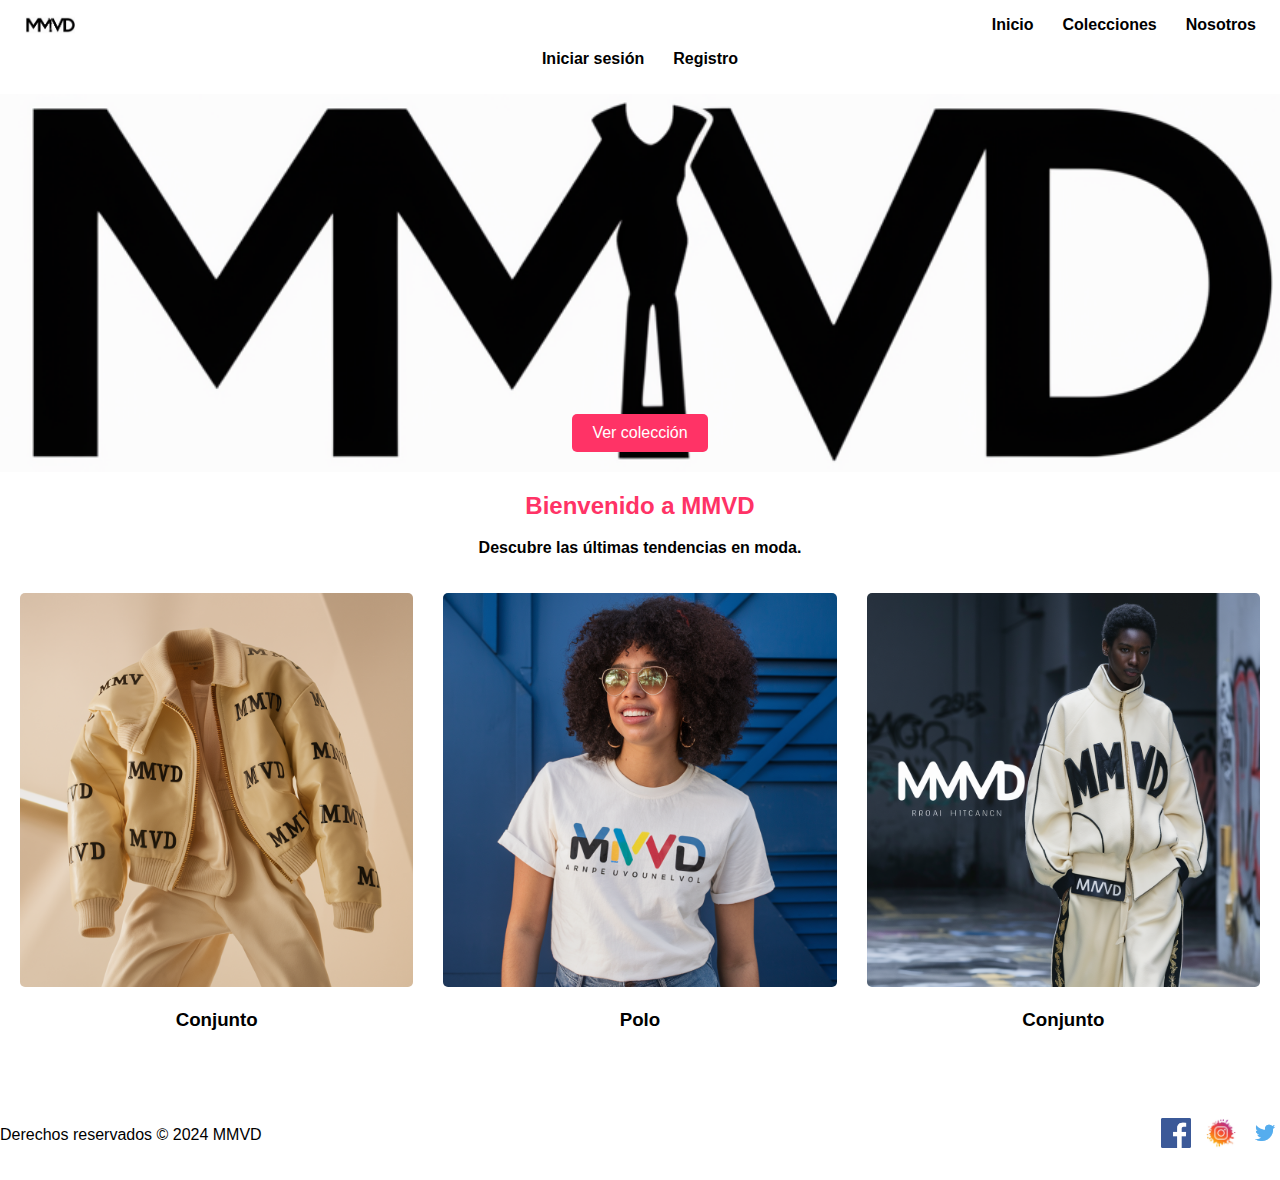
==== index.html @ 4b944470 "MMVD" ====
<!DOCTYPE html>
<html lang="en">

<head>
    <meta charset="UTF-8">
    <meta name="viewport" content="width=device-width, initial-scale=1.0">
    <title>MMVD</title>
    <link rel="stylesheet" href="./css/index.css">

</head>

<body>
    <header>
        <nav class="navegator">
            <div class="logo">
                <a href="#">
                    <svg aria-hidden="true" focusable="false" height="100%" viewBox="0 0 62 62" width="100%"
                        xmlns="http://www.w3.org/2000/svg" class="img img--logo">
                        <circle cx="31" cy="31" fill="#ffffff" r="30.002"></circle>
                        <image href="./img/MMVD3.png" height="100%" width="100%" />

                    </svg>
                </a>

            </div>
            <ul class="navlink gap-5xs">
                <li><a href="#" class="link">Inicio</a></li>
                <li><a href="#" class="link">Colecciones</a>
                    <ul class="gap-5xs">
                        <li><a href="#" class="link">Ella</a></li>
                        <li><a href="#" class="link">El</a></li>
                        <li><a href="#" class="link">Niños</a></li>
                    </ul>
                </li>
                <li><a href="#" class="link">Nosotros</a>
                    <ul class="gap-5xs">
                        <li><a href="#" class="link">Historia</a></li>
                        <li><a href="#" class="link">Locales</a></li>
                        <li><a href="#" class="link">Contacto</a></li>
                        <li><a href="#" class="link">Acerca de</a></li>
                    </ul>
                </li>
             </ul>
             
        </nav>
        
    </header>

    <main>
        <nav>
            <ul class="inicio-sesion gap-5xs">
                <li><a href="#" class="link">Iniciar sesión</a></li>
                <li><a href="#" class="link">Registro</a></li>
             </ul>
             
            </nav>
        <section class="banner">
            <a href="#" class="btn">Ver colección</a>
        </section>
        
        <section class="textos">
            <h2>Bienvenido a MMVD</h2>
            <p>Descubre las últimas tendencias en moda.</p>
            
        </section>

        <section class="productos">

            <div class="producto">
                <img src="./img/Ropa/CONJUNTO.png" alt="Producto 1">
                <h3>Conjunto</h3>
                
            </div>
            <div class="producto">
                <img src="./img/Ropa/POLO.png" alt="Producto 1">
                <h3>Polo</h3>
                
            </div>
            <div class="producto">
                <img src="./img/Ropa/OTROCONJUNTO.png" alt="Producto 2">
                <h3>Conjunto</h3>
                
            </div>

        </section>
    </main>

    <footer>
        <div class="footer-content">
            <p>Derechos reservados © 2024 MMVD</p>
            <div class="social-links">
                <a href="#"><img src="./img/Logos/LogoFacebook.png" alt="Facebook"></a>
                <a href="https://www.instagram.com/mamavadi_/"><img src="./img/Logos/LogoInstagram.jpg" alt="Instagram"></a>
                <a href="#"><img src="./img/Logos/Logotwitter.png" alt="Twitter"></a>
            </div>
        </div>
    </footer>
</body>

</html>
---- css/index.css ----
body {
    font-family: Arial, sans-serif;
    margin: 0;
    padding: 0;
}

.header {
    position: fixed;
    z-index: 1;
    top: 0;
    width: 100%;
    background-color: white;
    box-shadow: 0 0 4px 0 rgba(0, 0, 0, 0.5);
    
}

.gap-5xs {
    gap: 1px;
}
.inicio-sesion{
    list-style: none;
    display: flex;
    background-color: white;
    background-position: center;
    text-align: center;
    background-size: cover;
    font-weight: 700;
    justify-content: center;
    margin: 0;
    padding: 0;
}


.navegator {
    display: flex;
    justify-content: space-between;
    align-items: center;
    padding: 0 10px;
    list-style: none;
}

.img {
    display: block;
}

.img--logo {
    width: 80px;
    height: 50px;
}

.link {
    padding: 4px 14px;
    color: black;
    font-size: 14 px;
    font-weight: 700;
    text-decoration: none;
    border-radius: 16px;
    transition: background-color 0.25s, color 0.25s;
}

.link:hover,
.link--active {
    background-color: #d62852;
    color: white;
}

.navlink {
    list-style: none;
    padding: 0;
    display: flex;
    align-items: center;
}

.navlink > li {
    display: inline-block;
    position: relative;
}

.navlink > li > ul {
    display: none;
    list-style: none;
    position: absolute;
    min-width: 140px;
    top: 100%;
    left: 0;
    z-index: 1;
}

.navlink > li:hover > ul {
    display: block;
}

.navlink li ul li {
    margin-top: 4px;
}
main section h2 {
    color: #ff3366;
    
}
.textos {
    background-color: white;
    background-position: center;
    text-align: center;
    background-size: cover;
    font-weight: 700;
}

.banner {
    margin-top: 2%;
    z-index: 0;
    background-image: url('../img/MMVD3.png');
    width: auto;
    height: auto;
    background-size: cover;
    background-position: center;
    text-align: center;
    color: #fff;
    padding: 300px 0 20px 0;
}

.banner .btn {
    display: inline-block;
    margin-top: 20px;
    padding: 10px 20px;
    background-color: #ff3366;
    color: #fff;
    text-decoration: none;
    border-radius: 5px;
    text-align: center;
    transition: background-color 0.3s ease;
}

.banner .btn:hover {
    background-color: #d62852;
}

.productos {
    padding: 20px;
    display: flex;
    justify-content: space-between;
    flex-wrap: wrap;
}

.producto {
    flex: 0 0 calc(33.333% - 20px);
    margin-bottom: 20px;
    text-align: center;
}

.producto img {
    max-width: 100%;
    border-radius: 5px;
}

footer {
    background-color: white;
    padding: 20px 0;
    bottom: 100%;
}

.footer-content {
    display: flex;
    justify-content: space-between;
    align-items: center;
}

.social-links a {
    margin-left: 10px;
}

.social-links img {
    width: 30px;
    height: 30px;
}

/* para telefono */
@media (max-width: 768px) {
    .navlink {
        justify-content: center;
    }

    .navegator {
        padding: 0 0px;
    }

    .header {
        position: fixed;
    }

    .banner {
        width: 100%;
        height: auto;
        padding: 50px 0 20px 0;
    }
    .inicio-sesion{
        list-style: none;
        display: flex;
        background-color: white;
        background-position: center;
        text-align: center;
        background-size: cover;
        font-weight: 700;
        justify-content: center;
        margin: 0;
        padding: 0;
    }
    .producto {
        flex: 0 0 calc(50% - 20px);
    }
    .gap-5xs {
        gap: 0;
    }
}
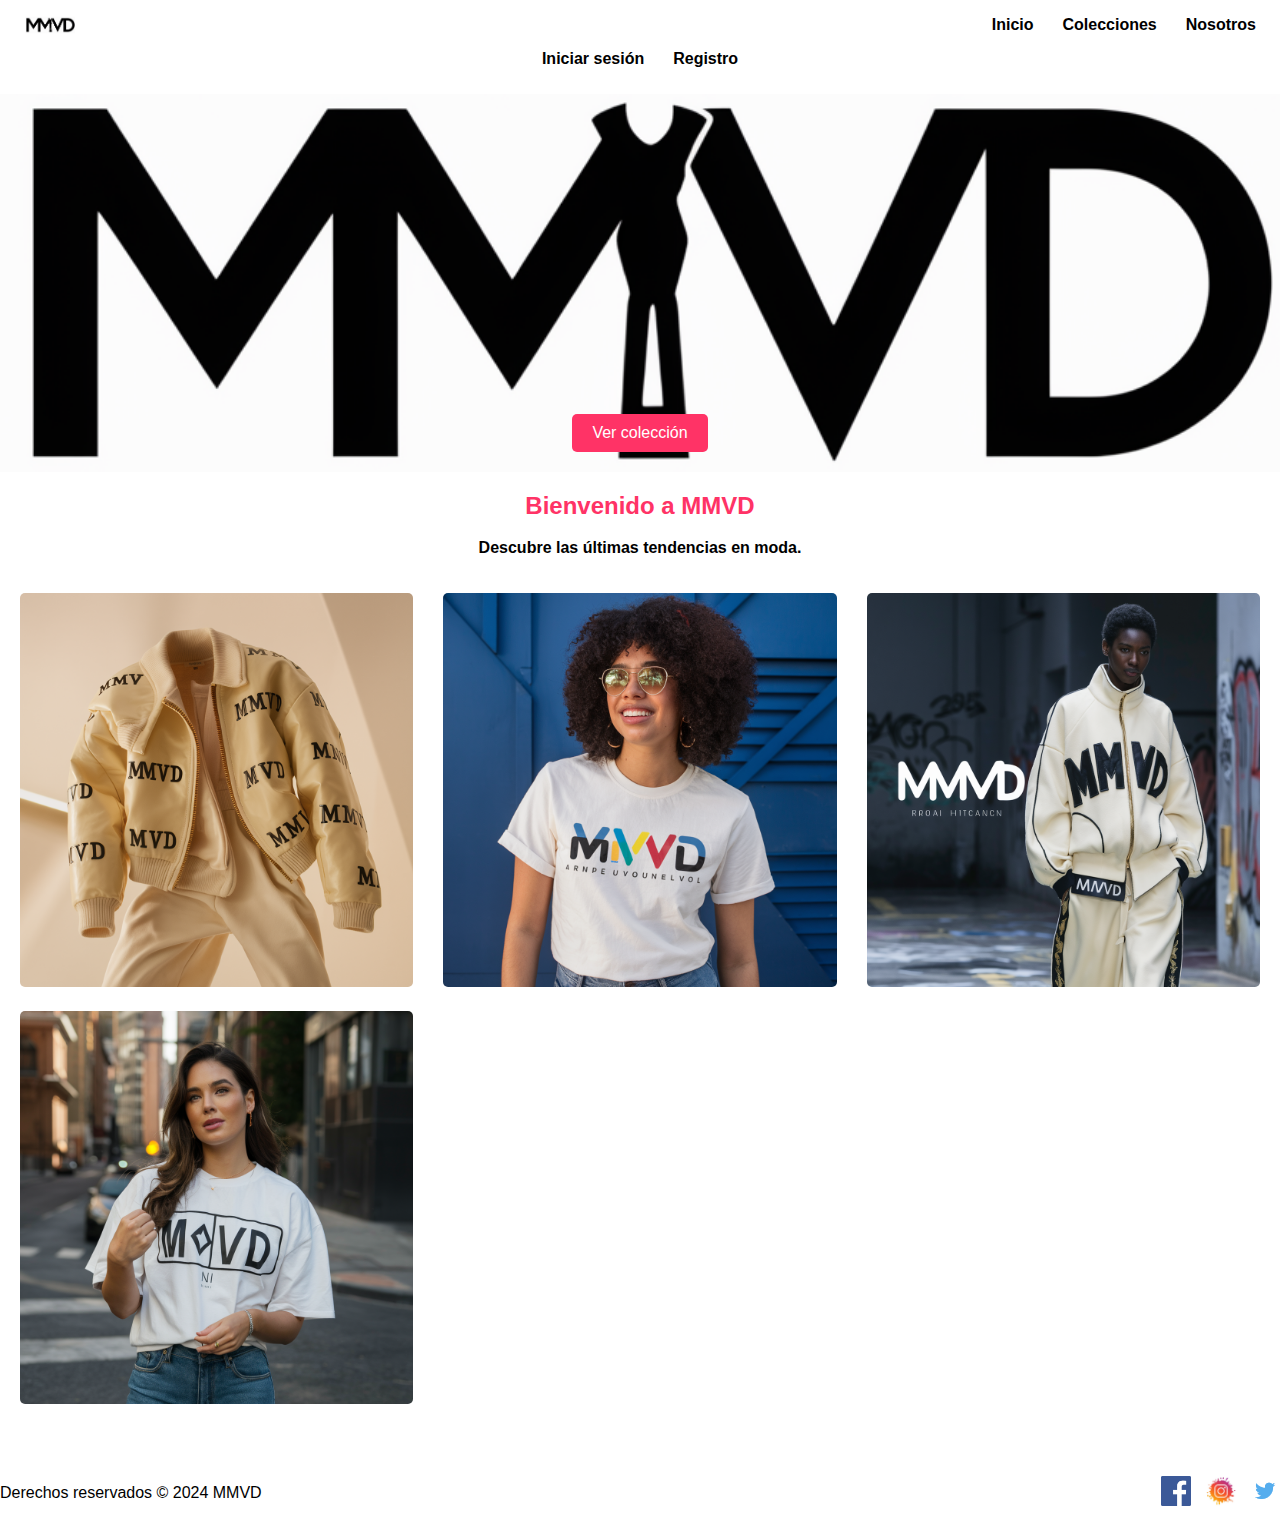
==== commit 4d825a1a: "MMVD" ====
--- a/index.html
+++ b/index.html
@@ -68,17 +68,22 @@
 
             <div class="producto">
                 <img src="./img/Ropa/CONJUNTO.png" alt="Producto 1">
-                <h3>Conjunto</h3>
+                
                 
             </div>
             <div class="producto">
                 <img src="./img/Ropa/POLO.png" alt="Producto 1">
-                <h3>Polo</h3>
+                
                 
             </div>
             <div class="producto">
                 <img src="./img/Ropa/OTROCONJUNTO.png" alt="Producto 2">
-                <h3>Conjunto</h3>
+                
+                
+            </div>
+            <div class="producto">
+                <img src="./img/Ropa/OTROPOLO.png" alt="Producto 2">
+                
                 
             </div>
 
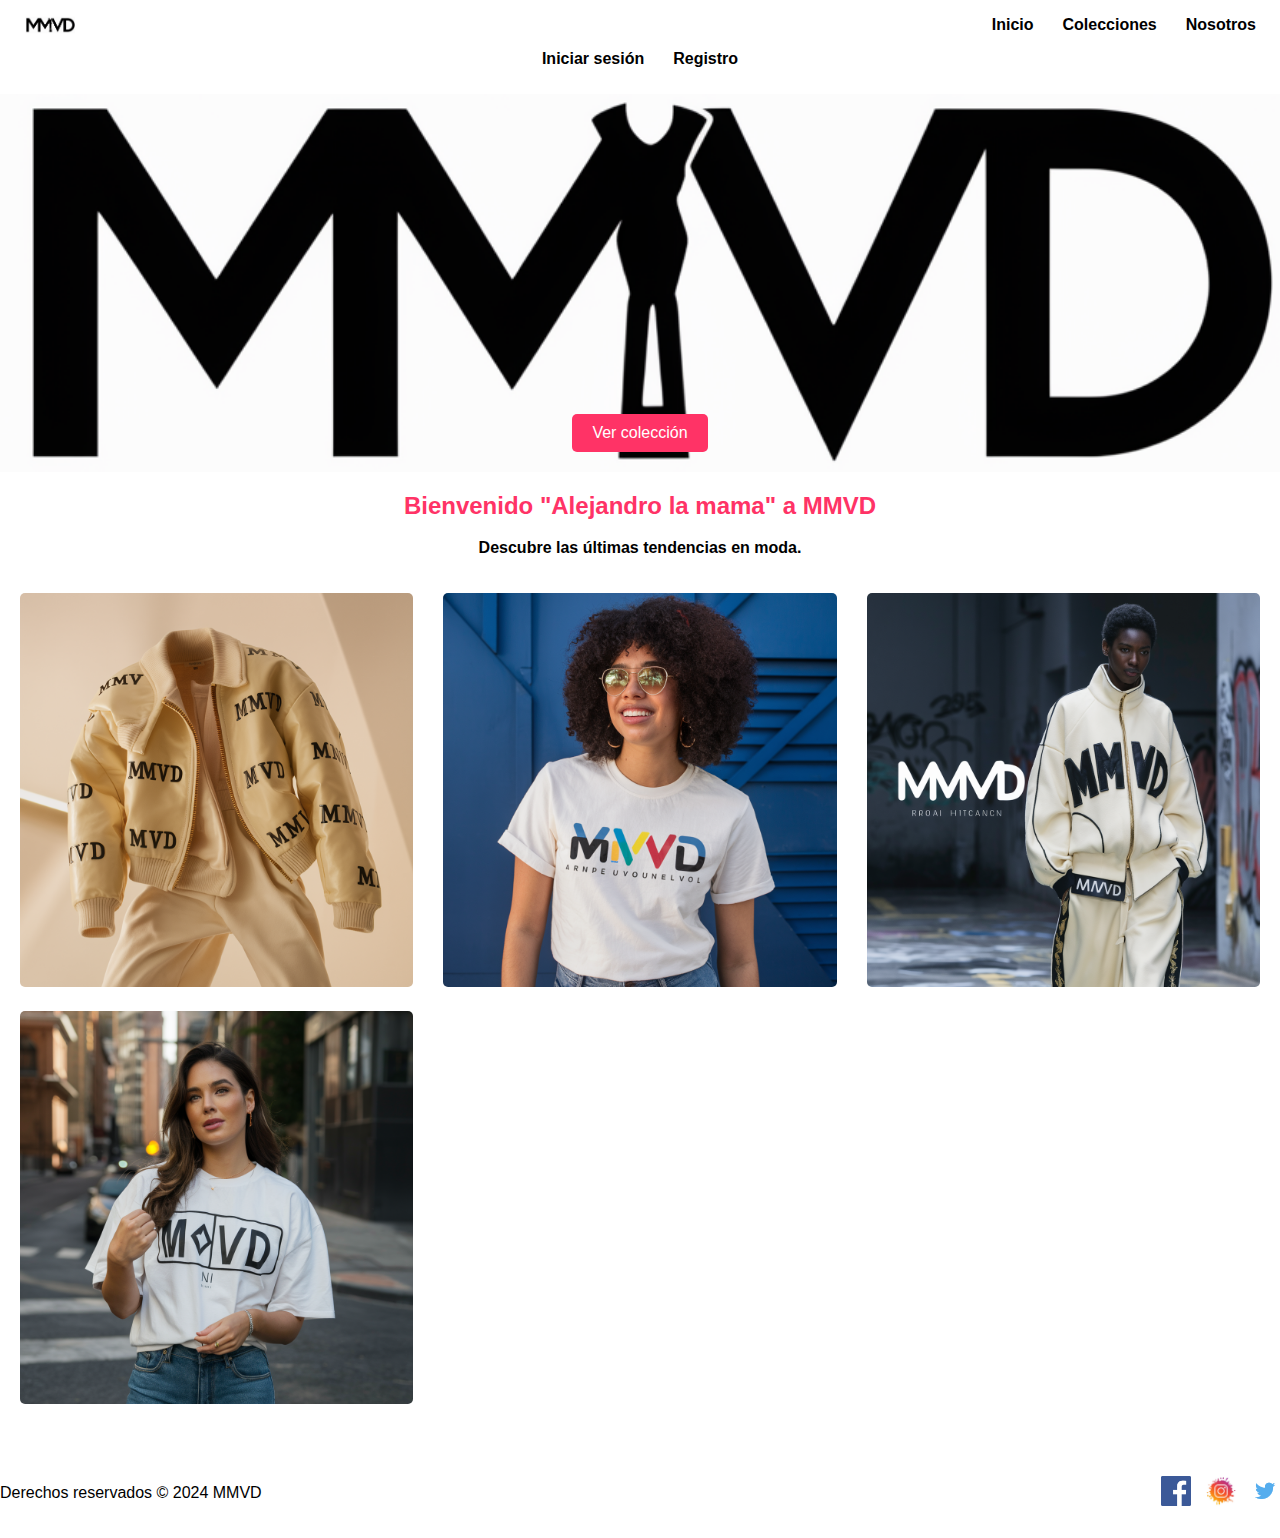
==== commit d385d1de: "Update index.html" ====
--- a/index.html
+++ b/index.html
@@ -59,7 +59,7 @@
         </section>
         
         <section class="textos">
-            <h2>Bienvenido a MMVD</h2>
+            <h2>Bienvenido "Alejandro la mama" a MMVD</h2>
             <p>Descubre las últimas tendencias en moda.</p>
             
         </section>
@@ -102,4 +102,4 @@
     </footer>
 </body>
 
-</html>+</html>
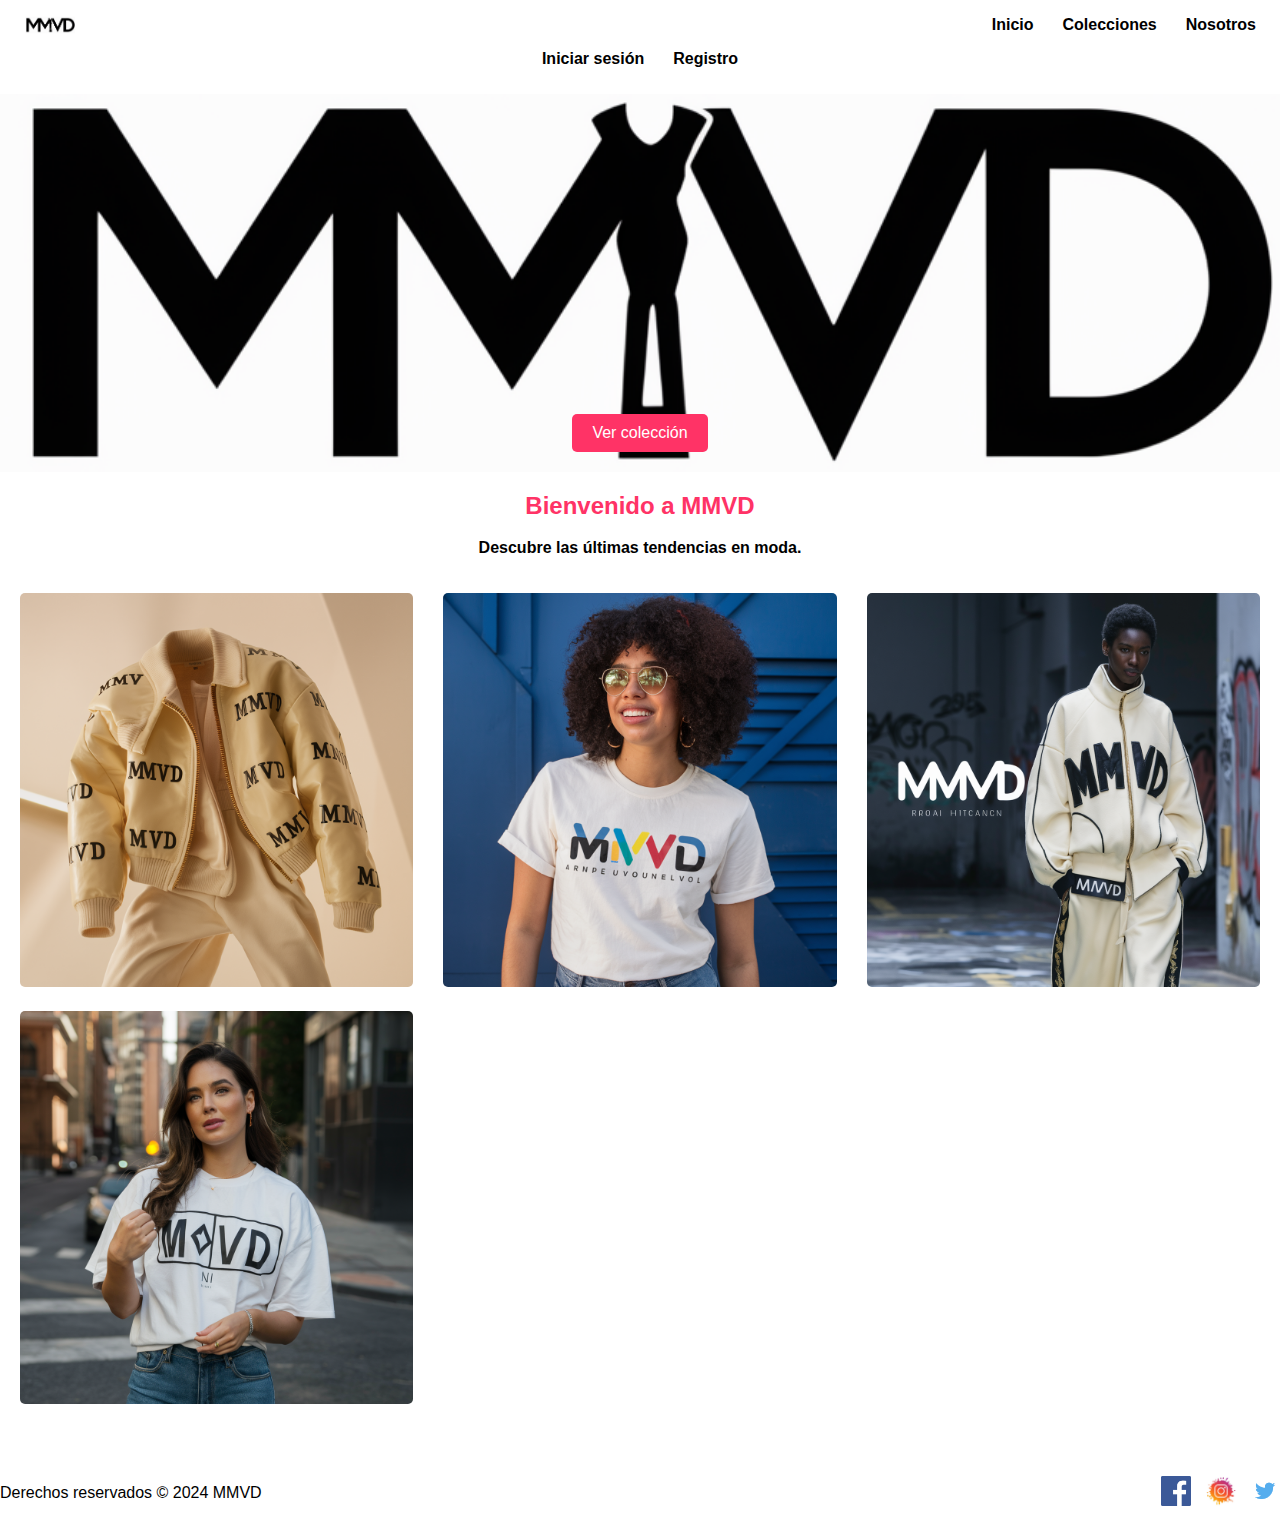
==== commit 7aee63a2: "Update index.html" ====
--- a/index.html
+++ b/index.html
@@ -59,7 +59,7 @@
         </section>
         
         <section class="textos">
-            <h2>Bienvenido "Alejandro la mama" a MMVD</h2>
+            <h2>Bienvenido a MMVD</h2>
             <p>Descubre las últimas tendencias en moda.</p>
             
         </section>
@@ -94,7 +94,7 @@
         <div class="footer-content">
             <p>Derechos reservados © 2024 MMVD</p>
             <div class="social-links">
-                <a href="#"><img src="./img/Logos/LogoFacebook.png" alt="Facebook"></a>
+                <a href="https://www.facebook.com/profile.php?id=1824016555&name=xhp_nt__fb__action__open_user"><img src="./img/Logos/LogoFacebook.png" alt="Facebook"></a>
                 <a href="https://www.instagram.com/mamavadi_/"><img src="./img/Logos/LogoInstagram.jpg" alt="Instagram"></a>
                 <a href="#"><img src="./img/Logos/Logotwitter.png" alt="Twitter"></a>
             </div>
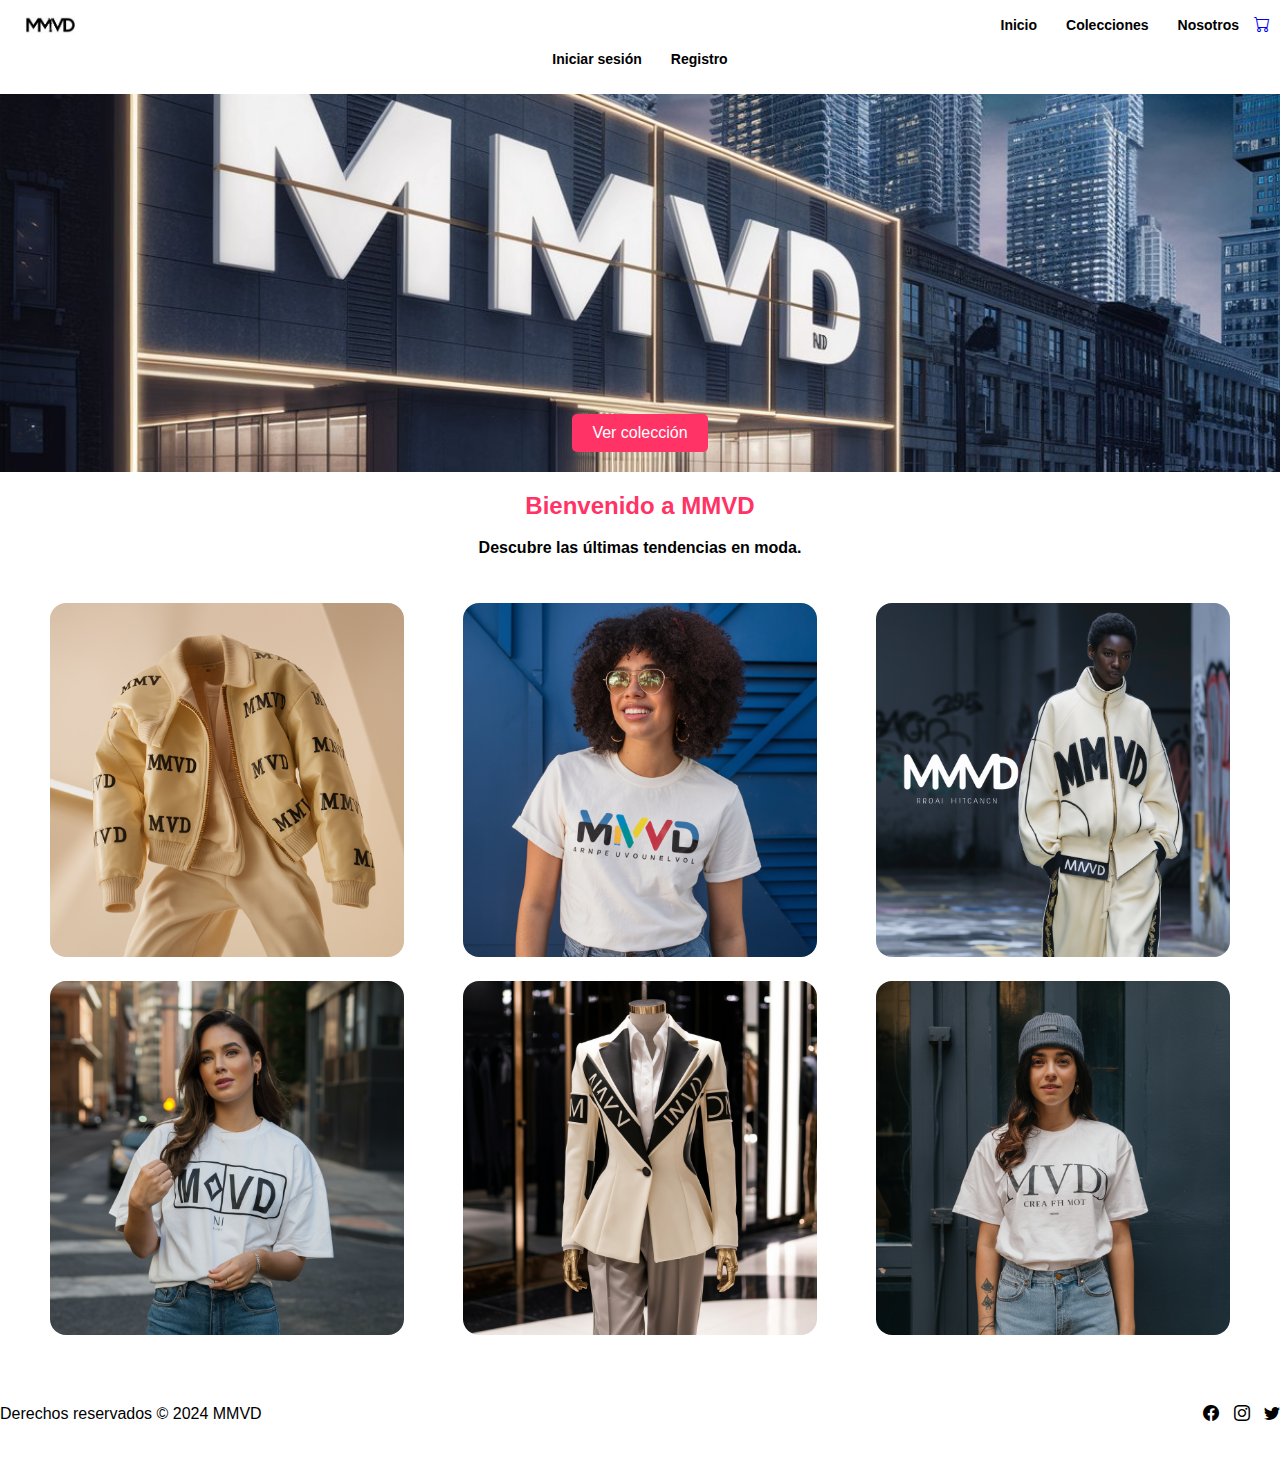
==== commit 47cef9a9: "avanze" ====
--- a/index.html
+++ b/index.html
@@ -6,6 +6,7 @@
     <meta name="viewport" content="width=device-width, initial-scale=1.0">
     <title>MMVD</title>
     <link rel="stylesheet" href="./css/index.css">
+    <link rel="stylesheet" href="https://cdn.jsdelivr.net/npm/bootstrap-icons@1.11.3/font/bootstrap-icons.min.css">
 
 </head>
 
@@ -13,7 +14,7 @@
     <header>
         <nav class="navegator">
             <div class="logo">
-                <a href="#">
+                <a href="./index.html">
                     <svg aria-hidden="true" focusable="false" height="100%" viewBox="0 0 62 62" width="100%"
                         xmlns="http://www.w3.org/2000/svg" class="img img--logo">
                         <circle cx="31" cy="31" fill="#ffffff" r="30.002"></circle>
@@ -25,7 +26,7 @@
             </div>
             <ul class="navlink gap-5xs">
                 <li><a href="#" class="link">Inicio</a></li>
-                <li><a href="#" class="link">Colecciones</a>
+                <li><a href="./Coleccion.html" class="link">Colecciones</a>
                     <ul class="gap-5xs">
                         <li><a href="#" class="link">Ella</a></li>
                         <li><a href="#" class="link">El</a></li>
@@ -40,6 +41,9 @@
                         <li><a href="#" class="link">Acerca de</a></li>
                     </ul>
                 </li>
+                <li>
+                    <a href="./carrito.html"><i class="bi bi-cart"></i></a>
+                </li>
              </ul>
              
         </nav>
@@ -49,13 +53,14 @@
     <main>
         <nav>
             <ul class="inicio-sesion gap-5xs">
+                
                 <li><a href="#" class="link">Iniciar sesión</a></li>
                 <li><a href="#" class="link">Registro</a></li>
              </ul>
              
             </nav>
         <section class="banner">
-            <a href="#" class="btn">Ver colección</a>
+            <a href="./Coleccion.html" class="btn">Ver colección</a>
         </section>
         
         <section class="textos">
@@ -67,25 +72,36 @@
         <section class="productos">
 
             <div class="producto">
-                <img src="./img/Ropa/CONJUNTO.png" alt="Producto 1">
+                <img src="./img/Ropa/CONJUNTO.png">
                 
                 
             </div>
             <div class="producto">
-                <img src="./img/Ropa/POLO.png" alt="Producto 1">
+                <img src="./img/Ropa/POLO.png" alt="">
                 
                 
             </div>
             <div class="producto">
-                <img src="./img/Ropa/OTROCONJUNTO.png" alt="Producto 2">
+                <img src="./img/Ropa/OTROCONJUNTO.png" alt="">
                 
                 
             </div>
             <div class="producto">
-                <img src="./img/Ropa/OTROPOLO.png" alt="Producto 2">
+                <img src="./img/Ropa/OTROPOLO.png" alt="">
                 
                 
             </div>
+        </div>
+        <div class="producto">
+            <img src="./img/Ropa/jacket.png" alt="">
+            
+            
+        </div>
+        <div class="producto">
+            <img src="./img/Ropa/POLOo.png" alt="">
+            
+            
+        </div>
 
         </section>
     </main>
@@ -94,12 +110,13 @@
         <div class="footer-content">
             <p>Derechos reservados © 2024 MMVD</p>
             <div class="social-links">
-                <a href="https://www.facebook.com/profile.php?id=1824016555&name=xhp_nt__fb__action__open_user"><img src="./img/Logos/LogoFacebook.png" alt="Facebook"></a>
-                <a href="https://www.instagram.com/mamavadi_/"><img src="./img/Logos/LogoInstagram.jpg" alt="Instagram"></a>
-                <a href="#"><img src="./img/Logos/Logotwitter.png" alt="Twitter"></a>
+                <a href="#"><i class="bi bi-facebook"></i></a>
+                <a href="https://www.instagram.com/mamavadi_/"><i class="bi bi-instagram"></i></a>
+                <a href="#"><i class="bi bi-twitter"></i></a>
             </div>
         </div>
     </footer>
+    
 </body>
 
 </html>
--- a/css/index.css
+++ b/css/index.css
@@ -5,19 +5,21 @@
 }
 
 .header {
+
     position: fixed;
     z-index: 1;
     top: 0;
     width: 100%;
     background-color: white;
     box-shadow: 0 0 4px 0 rgba(0, 0, 0, 0.5);
-    
+
 }
 
 .gap-5xs {
     gap: 1px;
 }
-.inicio-sesion{
+
+.inicio-sesion {
     list-style: none;
     display: flex;
     background-color: white;
@@ -51,11 +53,10 @@
 .link {
     padding: 4px 14px;
     color: black;
-    font-size: 14 px;
+    font-size: 14px;
     font-weight: 700;
     text-decoration: none;
     border-radius: 16px;
-    transition: background-color 0.25s, color 0.25s;
 }
 
 .link:hover,
@@ -71,12 +72,12 @@
     align-items: center;
 }
 
-.navlink > li {
+.navlink>li {
     display: inline-block;
     position: relative;
 }
 
-.navlink > li > ul {
+.navlink>li>ul {
     display: none;
     list-style: none;
     position: absolute;
@@ -84,19 +85,27 @@
     top: 100%;
     left: 0;
     z-index: 1;
-}
-
-.navlink > li:hover > ul {
+    margin: 0;
+    padding: 0;
+    background-color: white;
+    border: solid;
+    border-radius: 8px;
+    padding-block: 4px;
+}
+
+.navlink>li:hover>ul {
     display: block;
 }
 
 .navlink li ul li {
     margin-top: 4px;
 }
+
 main section h2 {
     color: #ff3366;
-    
-}
+
+}
+
 .textos {
     background-color: white;
     background-position: center;
@@ -108,9 +117,9 @@
 .banner {
     margin-top: 2%;
     z-index: 0;
-    background-image: url('../img/MMVD3.png');
-    width: auto;
-    height: auto;
+    background-image: url('../img/background3.jpg');
+    width: 1232;
+    height: 768;
     background-size: cover;
     background-position: center;
     text-align: center;
@@ -137,19 +146,20 @@
 .productos {
     padding: 20px;
     display: flex;
-    justify-content: space-between;
+    justify-content: center;
     flex-wrap: wrap;
 }
 
 .producto {
+    margin: 10px;
     flex: 0 0 calc(33.333% - 20px);
-    margin-bottom: 20px;
+    justify-content: center;
     text-align: center;
 }
 
 .producto img {
-    max-width: 100%;
-    border-radius: 5px;
+    max-width: 90%;
+    border-radius: 16px;
 }
 
 footer {
@@ -165,12 +175,111 @@
 }
 
 .social-links a {
+    color: inherit;
     margin-left: 10px;
 }
 
-.social-links img {
-    width: 30px;
-    height: 30px;
+.modal {
+    position: fixed;
+    top: 50%;
+    left: 50%;
+    transform: translate(-50%, -50%);
+    max-width: 300px;
+    margin-inline: auto;
+    border-radius: 16px;
+    box-shadow: 0 0 4px 0 black;
+    background-color: white;
+    overflow: hidden;
+
+    & img {
+        width: 100%;
+    }
+
+    & h3 {
+        font-size: 24px;
+    }
+
+    & h4 {
+        font-size: 18px;
+    }
+
+}
+
+.modal_text {
+    align-items: center;
+    justify-content: center;
+    text-align: center;
+}
+
+.agregar-carrito {
+    margin: 5px;
+    text-decoration: none;
+    display: flex;
+    justify-content: center;
+    align-items: center
+}
+
+.button_style {
+    background-color: #ff3366;
+    color: white;
+    border-radius: 16px;
+    width: 70%;
+}
+
+
+.submenu {
+
+    position: relative;
+}
+
+.submenu #carrito {
+    display: none;
+}
+
+.submenu:hover #carrito {
+    display: block;
+    position: absolute;
+    right: 0;
+    backdrop-filter: blur(100px);
+    top: 100%;
+    z-index: 1;
+    background-color: #f3c0ba76;
+    padding: 20px;
+    min-width: 400px;
+}
+
+table {
+    width: 100%;
+}
+
+th,
+td {
+    color: #ffffff;
+}
+
+.borrar {
+    background-color:  #ff3366;
+    border-radius: 50%;
+    padding: 5px 10px;
+    text-decoration: none;
+    color: #ffffff;
+    font-weight: 800;
+    cursor: pointer;
+}
+
+.btn-2 {
+    display: inline-block;
+    padding-left: 7px 10px;
+    background-color:  #ff3366;
+    color: #ffffff;
+    border-radius: 15px;
+    font-size: 15px;
+    text-decoration: none;
+    width: 50%;
+    text-align: center;
+    &:hover{
+        background-color: #d62852;
+    }
 }
 
 /* para telefono */
@@ -192,7 +301,8 @@
         height: auto;
         padding: 50px 0 20px 0;
     }
-    .inicio-sesion{
+
+    .inicio-sesion {
         list-style: none;
         display: flex;
         background-color: white;
@@ -204,10 +314,12 @@
         margin: 0;
         padding: 0;
     }
+
     .producto {
         flex: 0 0 calc(50% - 20px);
     }
+
     .gap-5xs {
         gap: 0;
     }
-}
+}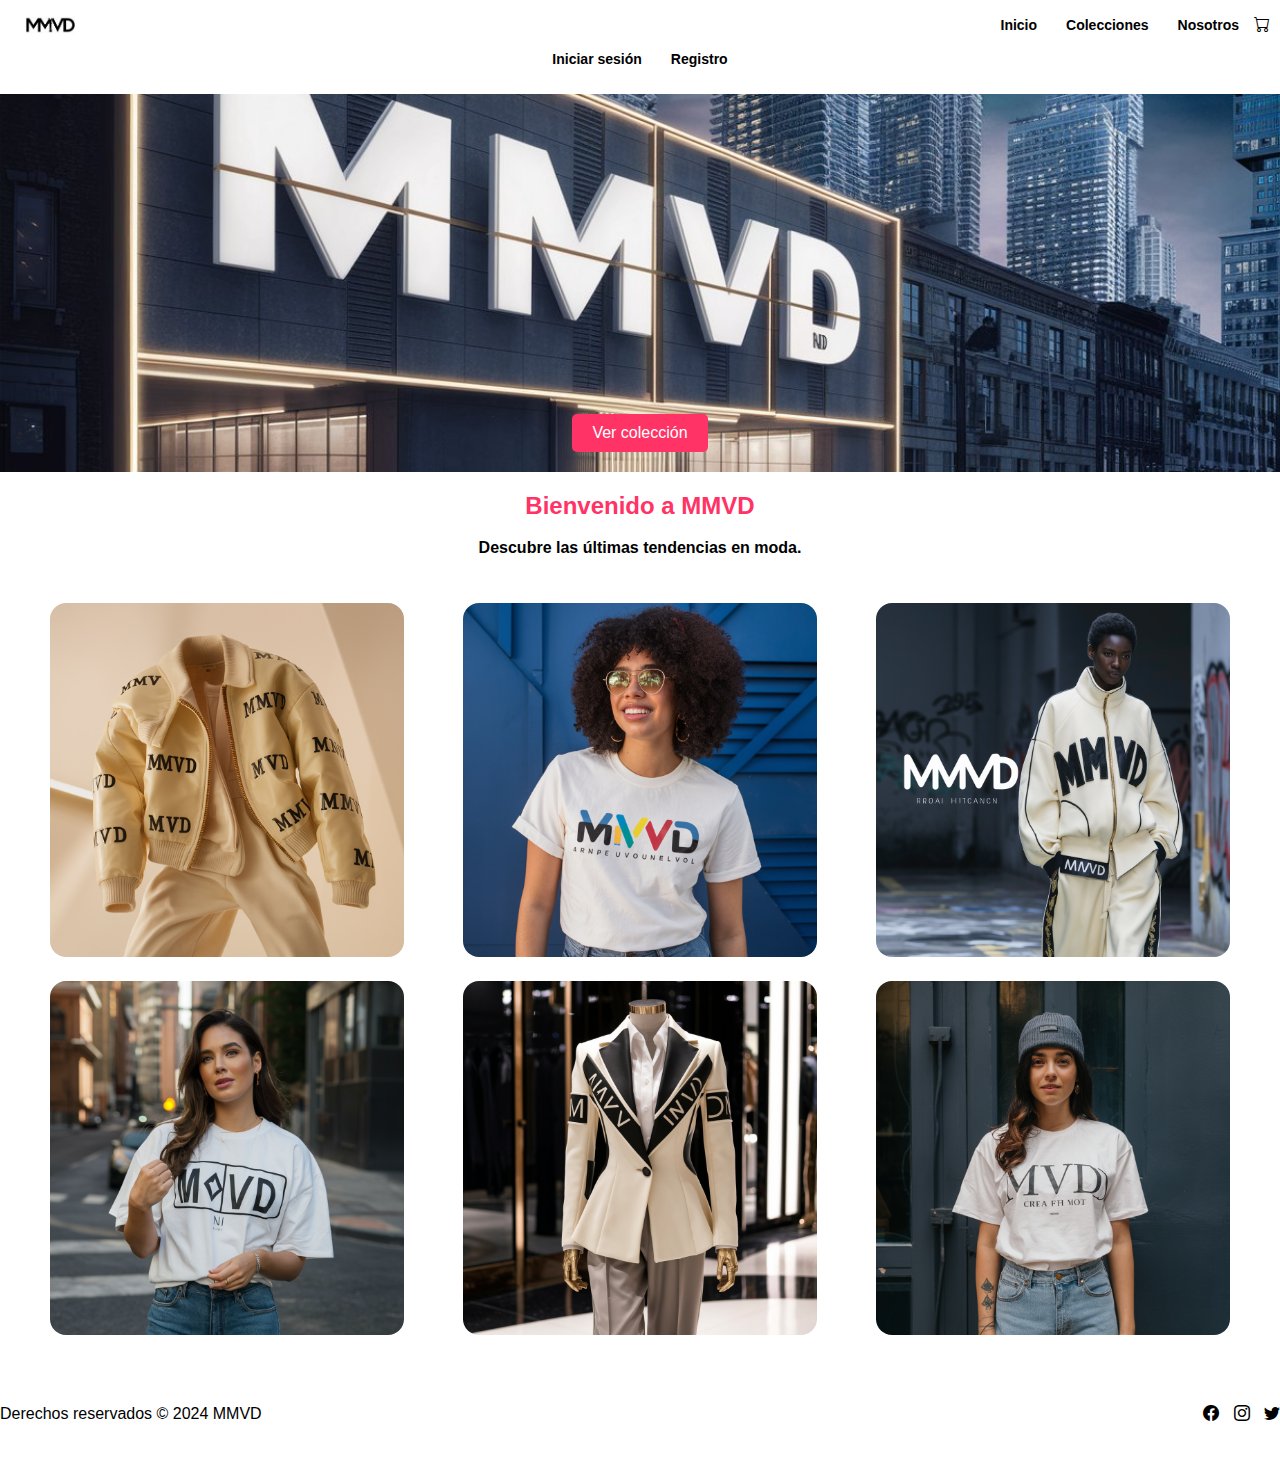
==== commit 9ef614cd: "a" ====
--- a/index.html
+++ b/index.html
@@ -42,7 +42,7 @@
                     </ul>
                 </li>
                 <li>
-                    <a href="./carrito.html"><i class="bi bi-cart"></i></a>
+                    <a href="#" class="carrito"><i class="bi bi-cart"></i></a>
                 </li>
              </ul>
              
--- a/css/index.css
+++ b/css/index.css
@@ -280,6 +280,9 @@
     &:hover{
         background-color: #d62852;
     }
+}
+.carrito{
+    color: inherit;
 }
 
 /* para telefono */
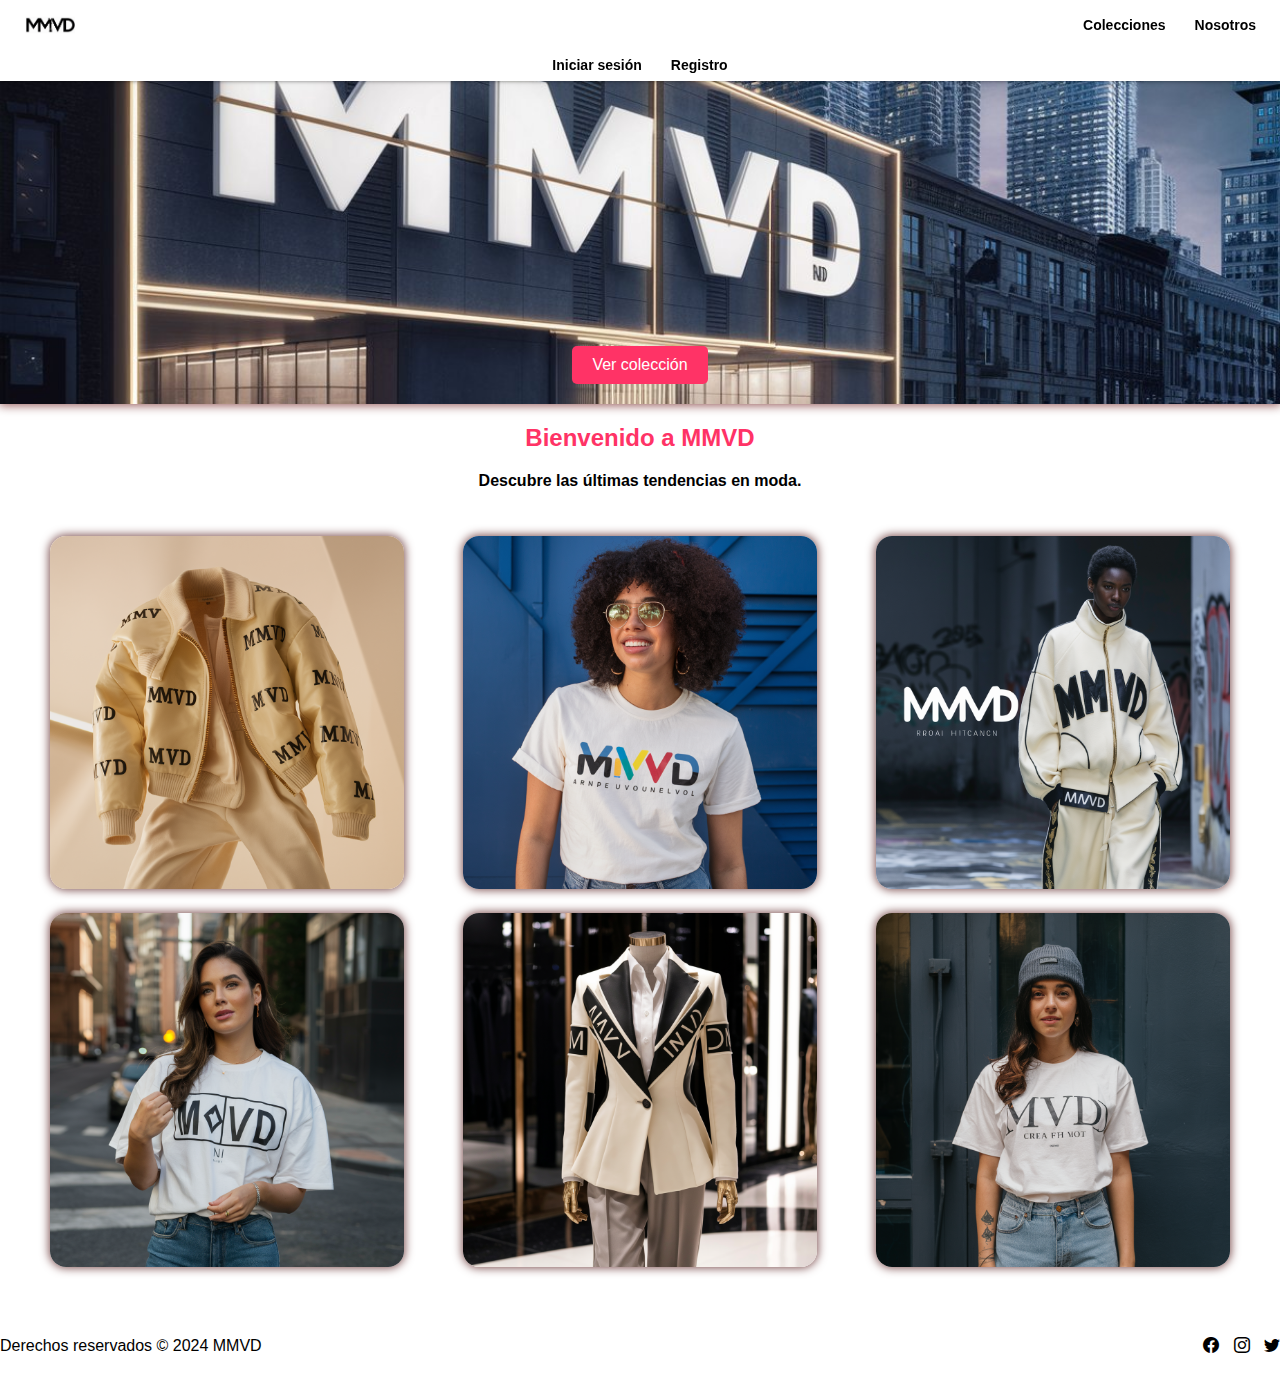
==== commit 1b71e28d: "Mejoras" ====
--- a/index.html
+++ b/index.html
@@ -7,13 +7,12 @@
     <title>MMVD</title>
     <link rel="stylesheet" href="./css/index.css">
     <link rel="stylesheet" href="https://cdn.jsdelivr.net/npm/bootstrap-icons@1.11.3/font/bootstrap-icons.min.css">
-
 </head>
 
 <body>
-    <header>
+    <header class="header">
         <nav class="navegator">
-            <div class="logo">
+            <div>
                 <a href="./index.html">
                     <svg aria-hidden="true" focusable="false" height="100%" viewBox="0 0 62 62" width="100%"
                         xmlns="http://www.w3.org/2000/svg" class="img img--logo">
@@ -25,9 +24,9 @@
 
             </div>
             <ul class="navlink gap-5xs">
-                <li><a href="#" class="link">Inicio</a></li>
+
                 <li><a href="./Coleccion.html" class="link">Colecciones</a>
-                    <ul class="gap-5xs">
+                    <ul class="list-agre gap-5xs">
                         <li><a href="#" class="link">Ella</a></li>
                         <li><a href="#" class="link">El</a></li>
                         <li><a href="#" class="link">Niños</a></li>
@@ -38,70 +37,69 @@
                         <li><a href="#" class="link">Historia</a></li>
                         <li><a href="#" class="link">Locales</a></li>
                         <li><a href="#" class="link">Contacto</a></li>
-                        <li><a href="#" class="link">Acerca de</a></li>
+
                     </ul>
                 </li>
-                <li>
-                    <a href="#" class="carrito"><i class="bi bi-cart"></i></a>
-                </li>
-             </ul>
-             
+
+            </ul>
+
         </nav>
-        
+        <nav>
+            <ul class="inicio-sesion gap-5xs">
+
+                <li><a href="#" class="link">Iniciar sesión</a></li>
+                <li><a href="./Registro.html" class="link">Registro</a></li>
+            </ul>
+
+        </nav>
+
     </header>
 
     <main>
-        <nav>
-            <ul class="inicio-sesion gap-5xs">
-                
-                <li><a href="#" class="link">Iniciar sesión</a></li>
-                <li><a href="#" class="link">Registro</a></li>
-             </ul>
-             
-            </nav>
+
         <section class="banner">
             <a href="./Coleccion.html" class="btn">Ver colección</a>
         </section>
-        
+
         <section class="textos">
-            <h2>Bienvenido a MMVD</h2>
+            <h2 class="h2">Bienvenido a MMVD</h2>
             <p>Descubre las últimas tendencias en moda.</p>
-            
+
         </section>
 
         <section class="productos">
 
             <div class="producto">
-                <img src="./img/Ropa/CONJUNTO.png">
-                
-                
+                <img class="producto__img" src="./img/Ropa/CONJUNTO.png">
+
+
             </div>
             <div class="producto">
-                <img src="./img/Ropa/POLO.png" alt="">
-                
-                
+                <img class="producto__img" src="./img/Ropa/POLO.png" alt="">
+
+
             </div>
             <div class="producto">
-                <img src="./img/Ropa/OTROCONJUNTO.png" alt="">
-                
-                
+                <img class="producto__img" src="./img/Ropa/OTROCONJUNTO.png" alt="">
+
+
             </div>
             <div class="producto">
-                <img src="./img/Ropa/OTROPOLO.png" alt="">
-                
-                
+                <img class="producto__img" src="./img/Ropa/OTROPOLO.png" alt="">
+
+
             </div>
-        </div>
-        <div class="producto">
-            <img src="./img/Ropa/jacket.png" alt="">
-            
-            
-        </div>
-        <div class="producto">
-            <img src="./img/Ropa/POLOo.png" alt="">
-            
-            
-        </div>
+            </div>
+            <div class="producto">
+                <img class="producto__img" src="./img/Ropa/jacket.png" alt="">
+
+
+            </div>
+            <div class="producto">
+                <img class="producto__img" src="./img/Ropa/POLOo.png" alt="">
+
+
+            </div>
 
         </section>
     </main>
@@ -116,7 +114,7 @@
             </div>
         </div>
     </footer>
-    
+
 </body>
 
-</html>
+</html>--- a/css/index.css
+++ b/css/index.css
@@ -2,6 +2,7 @@
     font-family: Arial, sans-serif;
     margin: 0;
     padding: 0;
+
 }
 
 .header {
@@ -15,6 +16,10 @@
 
 }
 
+.logo {
+    color: inherit;
+}
+
 .gap-5xs {
     gap: 1px;
 }
@@ -28,7 +33,7 @@
     background-size: cover;
     font-weight: 700;
     justify-content: center;
-    margin: 0;
+    margin: 0.5%;
     padding: 0;
 }
 
@@ -46,6 +51,7 @@
 }
 
 .img--logo {
+
     width: 80px;
     height: 50px;
 }
@@ -81,7 +87,7 @@
     display: none;
     list-style: none;
     position: absolute;
-    min-width: 140px;
+    min-width: 90px;
     top: 100%;
     left: 0;
     z-index: 1;
@@ -101,18 +107,14 @@
     margin-top: 4px;
 }
 
-main section h2 {
+.h2 {
+    text-align: center;
+    margin-bottom: 20px;
     color: #ff3366;
 
 }
 
-.textos {
-    background-color: white;
-    background-position: center;
-    text-align: center;
-    background-size: cover;
-    font-weight: 700;
-}
+
 
 .banner {
     margin-top: 2%;
@@ -123,8 +125,8 @@
     background-size: cover;
     background-position: center;
     text-align: center;
-    color: #fff;
     padding: 300px 0 20px 0;
+    box-shadow: 0 0 10px 1px rgb(141, 76, 76);
 }
 
 .banner .btn {
@@ -143,7 +145,18 @@
     background-color: #d62852;
 }
 
+.textos {
+
+    background-position: center;
+    text-align: center;
+    background-size: cover;
+    font-weight: 700;
+    margin: 0;
+    padding: 0;
+}
+
 .productos {
+
     padding: 20px;
     display: flex;
     justify-content: center;
@@ -151,15 +164,19 @@
 }
 
 .producto {
+
     margin: 10px;
     flex: 0 0 calc(33.333% - 20px);
     justify-content: center;
     text-align: center;
-}
-
-.producto img {
+
+}
+
+.producto__img {
     max-width: 90%;
     border-radius: 16px;
+    box-shadow: 0 0 10px 1px rgb(123, 77, 77);
+
 }
 
 footer {
@@ -187,7 +204,7 @@
     max-width: 300px;
     margin-inline: auto;
     border-radius: 16px;
-    box-shadow: 0 0 4px 0 black;
+    box-shadow: 0 0 10px 1px rgb(123, 77, 77);
     background-color: white;
     overflow: hidden;
 
@@ -258,7 +275,7 @@
 }
 
 .borrar {
-    background-color:  #ff3366;
+    background-color: #ff3366;
     border-radius: 50%;
     padding: 5px 10px;
     text-decoration: none;
@@ -270,18 +287,21 @@
 .btn-2 {
     display: inline-block;
     padding-left: 7px 10px;
-    background-color:  #ff3366;
+    background-color: #ff3366;
     color: #ffffff;
     border-radius: 15px;
     font-size: 15px;
     text-decoration: none;
-    width: 50%;
-    text-align: center;
-    &:hover{
+    width: 120px;
+    text-align: center;
+    
+
+    &:hover {
         background-color: #d62852;
     }
 }
-.carrito{
+
+.carrito {
     color: inherit;
 }
 
@@ -325,4 +345,58 @@
     .gap-5xs {
         gap: 0;
     }
+}
+
+.table {
+    border-radius: 50px;
+    background-color: rgb(232, 165, 165);
+    box-shadow: 0 0 10px 1px rgb(123, 77, 77);
+}
+
+
+.main {
+    font-family: Arial, sans-serif;
+    background-color: rgb(232, 165, 165);
+    display: flex;
+    justify-content: center;
+    align-items: center;
+    height: 100vh;
+    margin: 0;
+}
+
+.container {
+    background-color: white;
+    padding: 20px;
+    border-radius: 8px;
+    box-shadow: 0 0 10px 1px rgb(123, 77, 77);
+    width: 300px;
+}
+
+
+
+label {
+    display: block;
+    margin-bottom: 8px;
+    font-weight: bold;
+}
+
+.input {
+    width: 100%;
+    padding: 8px;
+    margin-bottom: 20px;
+    border: 1px solid #ccc;
+    border-radius: 4px;
+    box-sizing: border-box;
+}
+.formulario{
+    justify-content: center;
+    text-align: center;
+}
+
+
+#message {
+    text-align: center;
+    margin-top: 20px;
+    color: red;
+    font-weight: bold;
 }